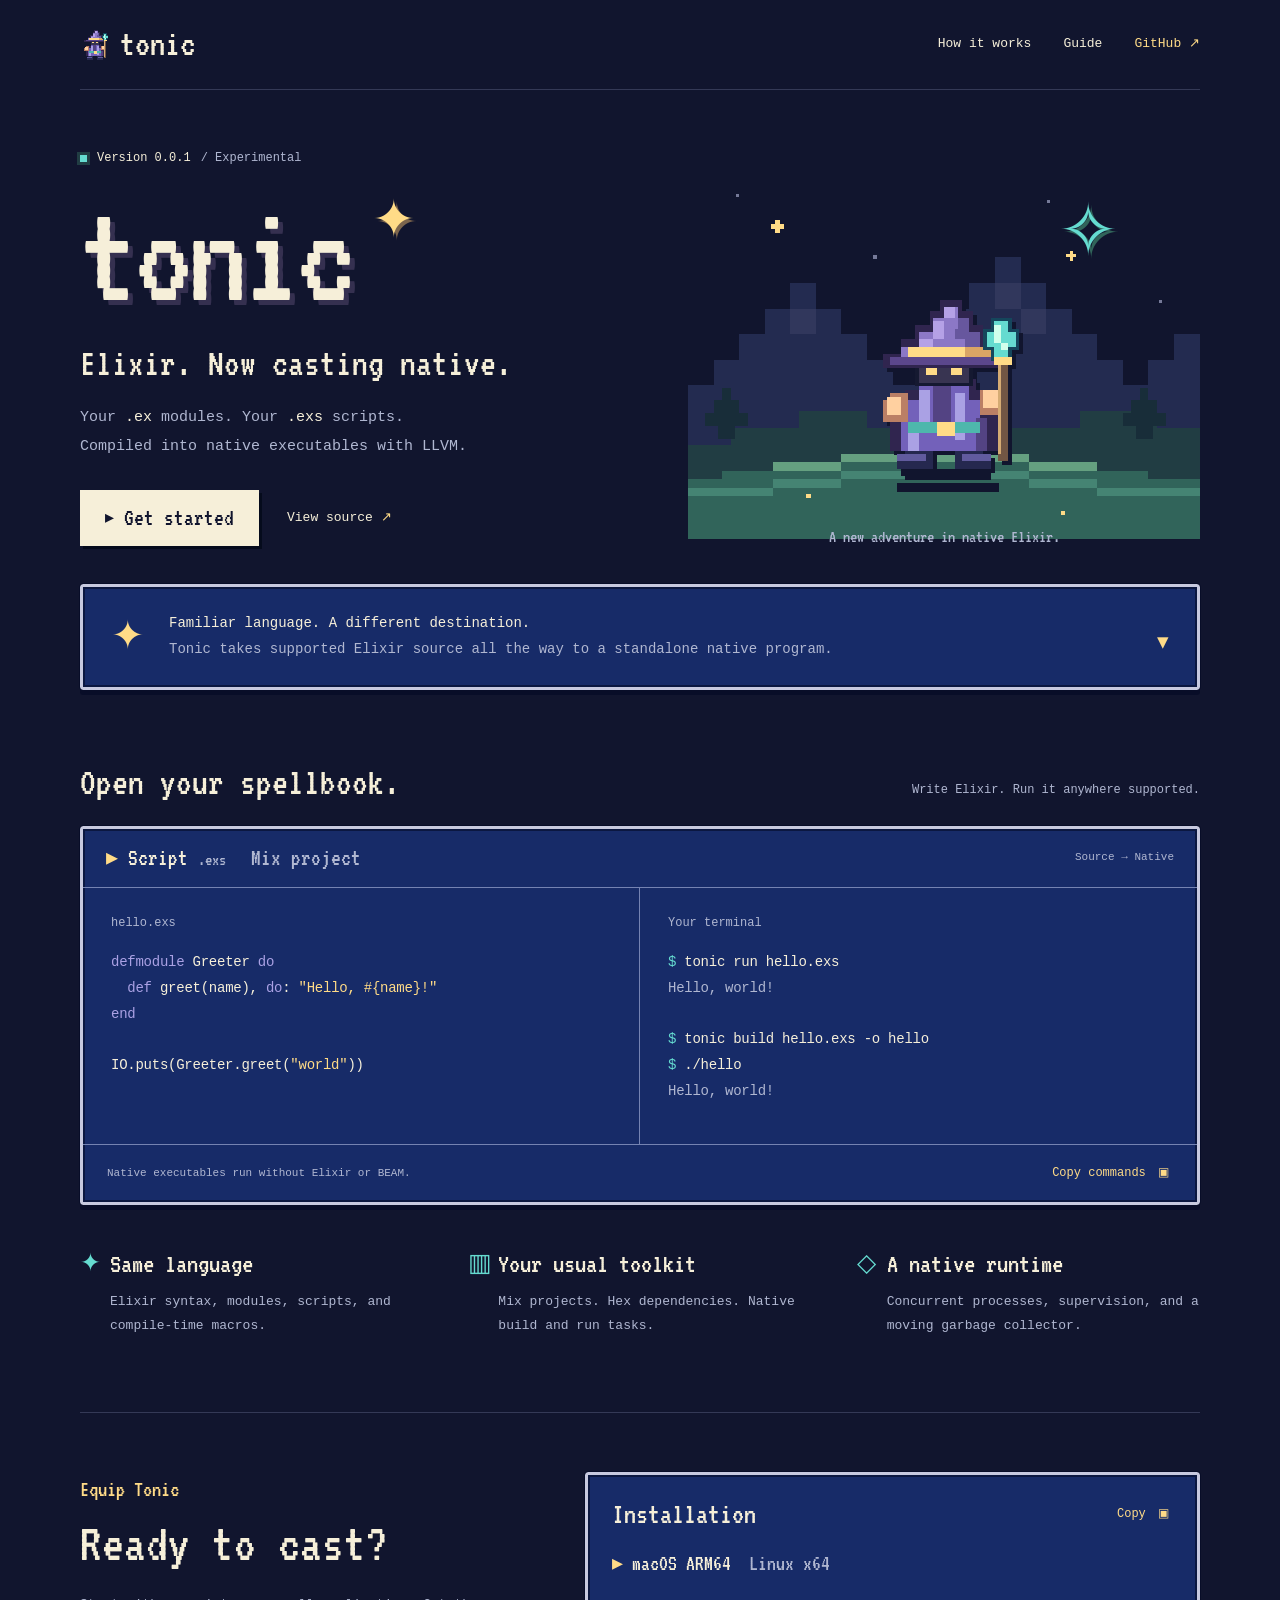
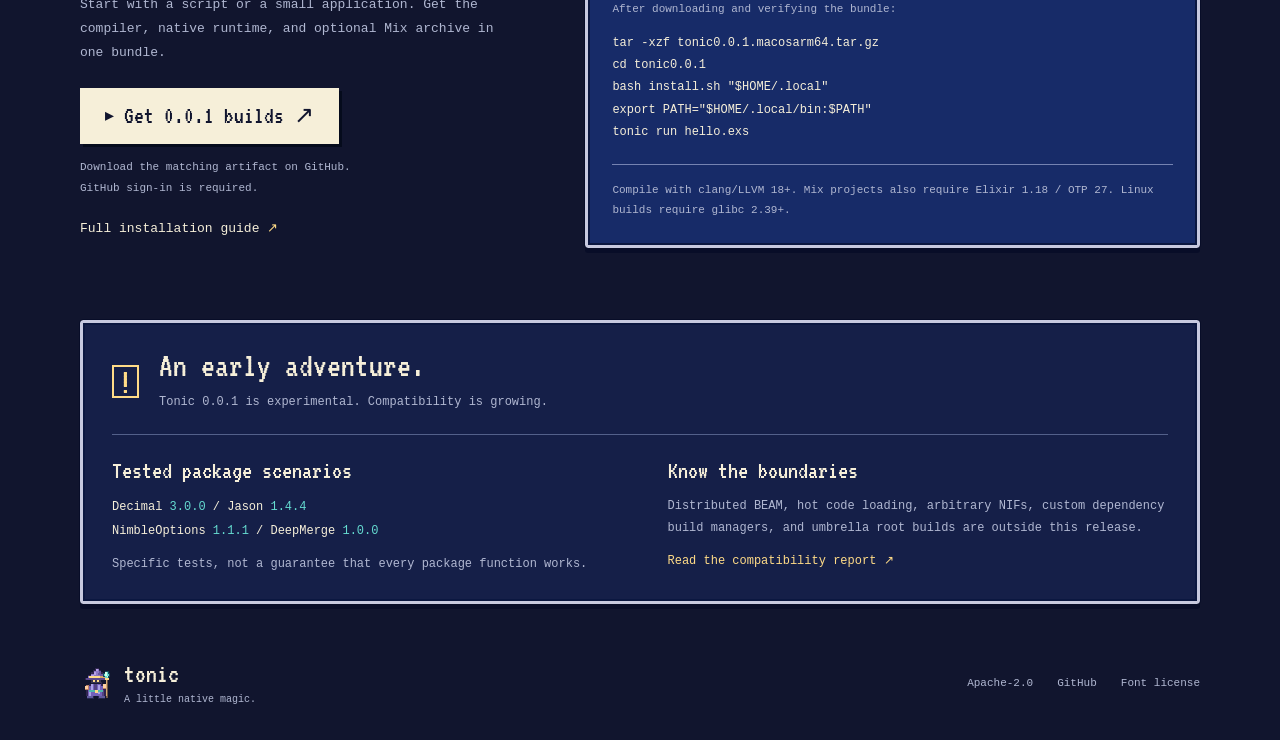
==== site/index.html @ d1eeb217 "Script vs compile fixes Github pages" ====
<!doctype html>
<html lang="en">
<head>
  <meta charset="utf-8">
  <meta name="viewport" content="width=device-width, initial-scale=1">
  <meta name="theme-color" content="#11152e">
  <meta name="description" content="Tonic compiles Elixir modules and scripts into native executables with LLVM. Keep your Elixir syntax and Mix workflow. Experimental version 0.0.1.">
  <meta property="og:title" content="Tonic — Elixir, now casting native">
  <meta property="og:description" content="An experimental Elixir-to-native compiler powered by LLVM.">
  <meta property="og:type" content="website">
  <meta property="og:url" content="https://wess.io/tonic/">
  <title>Tonic — Elixir, now casting native</title>
  <link rel="icon" type="image/svg+xml" href="assets/mage.svg">
  <link rel="preload" href="assets/vt323.ttf" as="font" type="font/ttf" crossorigin>
  <link rel="stylesheet" href="style.css">
  <script src="script.js" defer></script>
</head>
<body>
  <a class="skip" href="#main">Skip to content</a>
  <div class="page">
    <header class="header">
      <a class="brand" href="#" aria-label="Tonic home"><img src="assets/mage.svg" alt="" width="30" height="35">tonic</a>
      <nav aria-label="Main navigation">
        <a href="#spellbook">How it works</a>
        <a href="https://github.com/wess/tonic/blob/main/docs/compatibility.md">Guide</a>
        <a href="https://github.com/wess/tonic">GitHub <span aria-hidden="true">↗</span></a>
      </nav>
    </header>

    <main id="main">
      <section class="hero" aria-labelledby="title">
        <div class="introduction">
          <p class="version"><span class="status" aria-hidden="true"></span>Version 0.0.1 <span class="muted">/ Experimental</span></p>
          <h1 id="title">tonic<span class="title-star" aria-hidden="true">✦</span></h1>
          <h2>Elixir. Now casting native.</h2>
          <p class="lead">Your <code>.ex</code> modules. Your <code>.exs</code> scripts.<br>Compiled into native executables with LLVM.</p>
          <div class="hero-actions">
            <a class="button primary" href="#start">Get started</a>
            <a class="text-link" href="https://github.com/wess/tonic">View source <span aria-hidden="true">↗</span></a>
          </div>
        </div>
        <div class="world" aria-label="A violet-robed pixel mage on a hill beneath the stars" role="img">
          <svg class="landscape" viewBox="0 0 480 360" aria-hidden="true" shape-rendering="crispEdges">
            <g fill="#757998"><path d="M45 36h3v3h-3zm292 6h3v3h-3zm105 94h3v3h-3zm-268-42h3v3h-3zm-87 81h3v3h-3z"/></g>
            <g fill="#ffdb87"><path d="M82 61h4v12h-4zM78 65h12v4H78zM358 90h3v9h-3zM355 93h9v3h-9z"/></g>
            <path fill="#232b50" d="M0 216h24v-24h24v-24h24v-24h24v-24h24v24h24v24h24v24h24v24h24v-48h24v-24h24v-24h24V96h24v24h24v24h24v24h24v24h24v24h24v-24h24v-24h24v192H0z"/>
            <path fill="#31375c" d="M96 144h24v24H96zm192-24h24v24h-24zm24 24h24v24h-24z"/>
            <path fill="#213d43" d="M0 272h40v-16h64v-16h64v16h56v16h80v-16h64v-16h72v16h40v104H0z"/>
            <path fill="#31645a" d="M0 304h32v-8h48v-8h64v-8h176v8h64v8h48v8h48v56H0z"/>
            <path fill="#65a080" d="M80 288h64v-8h176v8h64v8h-64v-8H144v8H80z"/>
            <path fill="#458473" d="M0 312h80v-8h64v-8h176v8h64v8h96v8H384v-8h-64v-8H144v8H80v8H0z"/>
            <path fill="#182d39" d="M28 254h16v12h-16zm-12-12h40v12H16zm8-12h24v12H24zm8-12h8v12h-8zm388 36h16v12h-16zm-12-12h40v12h-40zm8-12h24v12h-24zm8-12h8v12h-8z"/>
            <path fill="#ffdb87" d="M111 318h4v4h-4zm239 16h4v4h-4z"/>
            <path fill="#11152e" d="M196 308h96v8h-96z"/>
          </svg>
          <img class="mage" src="assets/mage.svg" alt="" width="192" height="224">
          <span class="spell" aria-hidden="true">✧</span>
          <span class="world-caption" aria-hidden="true">A new adventure in native Elixir.</span>
        </div>
      </section>

      <div class="dialogue window">
        <span class="dialogue-star" aria-hidden="true">✦</span>
        <p>Familiar language. A different destination.<br><span class="muted">Tonic takes supported Elixir source all the way to a standalone native program.</span></p>
        <a href="#spellbook" aria-label="Continue to how Tonic works" class="continue" aria-hidden="true" tabindex="-1">▾</a>
      </div>

      <section class="spellbook" id="spellbook" aria-labelledby="spellbook-title">
        <div class="section-heading"><h2 id="spellbook-title">Open your spellbook.</h2><p>Write Elixir. Run it anywhere supported.</p></div>
        <div class="example window">
          <div class="example-bar">
            <div class="tabs" role="tablist" aria-label="Code example">
              <button type="button" role="tab" id="script-tab" aria-controls="script-panel" aria-selected="true" data-example="script">Script <span>.exs</span></button>
              <button type="button" role="tab" id="mix-tab" aria-controls="mix-panel" aria-selected="false" tabindex="-1" data-example="mix">Mix project</button>
            </div>
            <span class="example-label">Source → Native</span>
          </div>
          <div id="script-panel" role="tabpanel" aria-labelledby="script-tab" class="example-body">
            <div class="source"><p class="filename">hello.exs</p><pre><code><span class="syntax">defmodule</span> Greeter <span class="syntax">do</span>
  <span class="syntax">def</span> greet(name), <span class="syntax">do</span>: <span class="string">"Hello, #{name}!"</span>
<span class="syntax">end</span>

IO.puts(Greeter.greet(<span class="string">"world"</span>))</code></pre></div>
            <div class="commands"><p class="filename">Your terminal</p><pre><code><span class="prompt">$</span> tonic run hello.exs
<span class="output">Hello, world!</span>

<span class="prompt">$</span> tonic build hello.exs -o hello
<span class="prompt">$</span> ./hello
<span class="output">Hello, world!</span></code></pre></div>
          </div>
          <div id="mix-panel" role="tabpanel" aria-labelledby="mix-tab" class="example-body" hidden>
            <div class="source"><p class="filename">Your existing project</p><pre><code>my_app/
├── <span class="string">mix.exs</span>
├── mix.lock
├── config/
└── lib/</code></pre><p class="code-note">Keep your project structure.<br>Mix and Hex still manage dependencies.</p></div>
            <div class="commands"><p class="filename">Your terminal</p><pre><code><span class="prompt">$</span> mix deps.get
<span class="prompt">$</span> mix tonic.check
<span class="prompt">$</span> mix tonic.build
<span class="prompt">$</span> mix tonic.run</code></pre><p class="code-note">Requires the Tonic Mix archive.</p></div>
          </div>
          <div class="example-footer"><p>Native executables run without Elixir or BEAM.</p><button class="copy" type="button" data-copy="example">Copy commands <span aria-hidden="true">▣</span></button></div>
        </div>
      </section>

      <section class="abilities" aria-label="Tonic capabilities">
        <div><span class="ability-icon" aria-hidden="true">✦</span><h3>Same language</h3><p>Elixir syntax, modules, scripts, and compile-time macros.</p></div>
        <div><span class="ability-icon" aria-hidden="true">▥</span><h3>Your usual toolkit</h3><p>Mix projects. Hex dependencies. Native build and run tasks.</p></div>
        <div><span class="ability-icon" aria-hidden="true">◇</span><h3>A native runtime</h3><p>Concurrent processes, supervision, and a moving garbage collector.</p></div>
      </section>

      <section id="start" class="start" aria-labelledby="start-title">
        <div class="start-description"><p class="small-label">Equip Tonic</p><h2 id="start-title">Ready to cast?</h2><p>Start with a script or a small application. Get the compiler, native runtime, and optional Mix archive in one bundle.</p><a class="button primary" href="https://github.com/wess/tonic/actions/runs/37469587923">Get 0.0.1 builds <span aria-hidden="true">↗</span></a><p class="download-note">Download the matching artifact on GitHub.<br>GitHub sign-in is required.</p><a class="text-link" href="https://github.com/wess/tonic/blob/main/docs/release.md">Full installation guide <span aria-hidden="true">↗</span></a></div>
        <div class="install window">
          <div class="install-heading"><h3>Installation</h3><button type="button" class="copy" data-copy="install">Copy <span aria-hidden="true">▣</span></button></div>
          <div class="platforms" aria-label="Choose platform">
            <button type="button" aria-pressed="true" data-platform="macos">macOS ARM64</button>
            <button type="button" aria-pressed="false" data-platform="linux">Linux x64</button>
          </div>
          <p class="install-note">After downloading and verifying the bundle:</p>
          <pre><code id="install-code">tar -xzf tonic0.0.1.macosarm64.tar.gz
cd tonic0.0.1
bash install.sh "$HOME/.local"
export PATH="$HOME/.local/bin:$PATH"
tonic run hello.exs</code></pre>
          <p class="requirements">Compile with clang/LLVM 18+. Mix projects also require Elixir 1.18 / OTP 27. Linux builds require glibc 2.39+.</p>
        </div>
      </section>

      <section class="compatibility window" aria-labelledby="compatibility-title">
        <div class="compatibility-heading"><span aria-hidden="true">!</span><div><h2 id="compatibility-title">An early adventure.</h2><p>Tonic 0.0.1 is experimental. Compatibility is growing.</p></div></div>
        <div class="compatibility-body"><div><h3>Tested package scenarios</h3><p class="packages">Decimal <span>3.0.0</span> / Jason <span>1.4.4</span><br>NimbleOptions <span>1.1.1</span> / DeepMerge <span>1.0.0</span></p><p>Specific tests, not a guarantee that every package function works.</p></div><div><h3>Know the boundaries</h3><p>Distributed BEAM, hot code loading, arbitrary NIFs, custom dependency build managers, and umbrella root builds are outside this release.</p><a class="text-link" href="https://github.com/wess/tonic/blob/main/docs/compatibility.md">Read the compatibility report <span aria-hidden="true">↗</span></a></div></div>
      </section>
    </main>
    <footer><div class="footer-brand"><img src="assets/mage.svg" alt="" width="32" height="38"><p>tonic <span>A little native magic.</span></p></div><div><a href="https://github.com/wess/tonic/blob/main/license">Apache-2.0</a><a href="https://github.com/wess/tonic">GitHub</a><a href="assets/fontlicense.txt">Font license</a></div></footer>
    <p class="sr-only" role="status" id="copy-status"></p>
  </div>
</body>
</html>
---- site/style.css ----
@font-face{font-family:VT323;src:url("assets/vt323.ttf") format("truetype");font-weight:400;font-style:normal;font-display:swap}
:root{color-scheme:dark;--world:#11152e;--window:#172b68;--border:#c7c9df;--text:#f6efd9;--muted:#b0b7d1;--gold:#ffdb87;--crystal:#65dbd0;--violet:#aaa1e4;--pixel:VT323,monospace}
*{box-sizing:border-box}
html{scroll-behavior:smooth;scroll-padding-top:24px}
body{margin:0;background:var(--world);color:var(--text);font-family:ui-monospace,"SFMono-Regular",Consolas,"Liberation Mono",monospace;font-size:15px;line-height:1.75}
button,a{-webkit-tap-highlight-color:transparent}
a{color:inherit;text-decoration:none}
button{font:inherit;color:inherit;cursor:pointer}
a:focus-visible,button:focus-visible{outline:3px solid var(--gold);outline-offset:5px}
a:hover{color:var(--gold)}
button:disabled{cursor:wait}
button:hover{color:var(--gold)}
h1,h2,h3,p{margin:0}
h2,h3{font-family:var(--pixel);font-weight:400;line-height:1.05}
code{font-family:inherit}
pre{font:inherit;line-height:1.85;overflow:auto;margin:0;tab-size:2}
[hidden]{display:none!important}
.page{max-width:1200px;padding:0 40px;margin:auto}
.header{display:flex;justify-content:space-between;align-items:center;padding:27px 0;border-bottom:1px solid #343956;gap:24px}
.brand{font:38px/.8 var(--pixel);display:flex;align-items:center;gap:10px}
.brand img, .mage, .footer-brand img{image-rendering:pixelated}
nav{display:flex;gap:32px;align-items:center;font-size:13px}
nav a:last-child{color:var(--gold)}
.hero{display:grid;grid-template-columns:1.15fr 1fr;align-items:center;min-height:490px;gap:20px;padding:48px 0 24px}
.version{font-size:12px;display:flex;gap:10px;align-items:center}
.status{width:7px;height:7px;background:var(--crystal);box-shadow:0 0 0 3px #213d43}
.muted{color:var(--muted)}
h1{font:148px/.95 var(--pixel);letter-spacing:-5px;margin:17px 0 18px;text-shadow:5px 5px 0 #353050}
.title-star{font-size:52px;vertical-align:top;display:inline-block;color:var(--gold);margin:11px 0 0 22px;letter-spacing:0;text-shadow:3px 3px #7c654d}
.hero h2{font-size:39px;margin-bottom:19px}
.lead{color:var(--muted);font-size:15px;line-height:1.9}
.lead code{color:var(--text)}
.hero-actions{display:flex;align-items:center;gap:28px;margin-top:29px}
.button{display:inline-flex;align-items:center;justify-content:center;gap:10px;font:24px/1 var(--pixel);padding:14px 23px;border:2px solid var(--border);box-shadow:3px 3px 0 #050b1c;white-space:nowrap}
.button.primary{background:var(--text);color:var(--world);border-color:var(--text)}
.button.primary:before{content:"▸";font-size:18px}
.button.primary:hover{background:var(--gold);border-color:var(--gold)}
.text-link{font-size:13px;color:var(--text);display:inline-block}
.text-link span{color:var(--gold)}
.world{position:relative;align-self:stretch;min-height:390px;overflow:hidden}
.landscape{position:absolute;width:100%;height:100%;bottom:0;left:0}
.mage{position:absolute;width:172px;height:auto;left:calc(50% - 86px);bottom:73px;filter:drop-shadow(4px 4px 0 #11152e)}
.spell{position:absolute;top:59px;right:82px;font:72px/1 var(--pixel);color:var(--crystal);text-shadow:3px 3px #31645a}
.world-caption{position:absolute;bottom:10px;left:0;width:100%;font:18px/1 var(--pixel);color:var(--muted);text-align:center}
.window{background:var(--window);border:3px solid var(--border);outline:1px solid #080d28;box-shadow:inset 0 0 0 2px #0b1740,0 5px 0 #080d28;border-radius:3px}
.dialogue{display:flex;align-items:center;padding:24px 28px;gap:24px;margin-top:4px}
.dialogue p{font-size:14px;line-height:1.85}
.dialogue-star{font:40px/1 var(--pixel);color:var(--gold)}
.continue{margin-left:auto;align-self:flex-end;font-size:23px;color:var(--gold)}
.section-heading{display:flex;align-items:end;justify-content:space-between;margin-bottom:22px;gap:20px}
.section-heading h2{font-size:39px}
.section-heading p{color:var(--muted);font-size:12px;padding-bottom:3px}
.spellbook{margin-top:73px}
.example-bar{display:flex;justify-content:space-between;align-items:center;border-bottom:1px solid #7583b2;padding:13px 23px}
.tabs{display:flex;gap:25px}
.tabs button{border:0;background:none;color:var(--muted);padding:4px 0;font:24px/1 var(--pixel)}
.tabs button[aria-selected=true]{color:var(--text)}
.tabs button[aria-selected=true]:before{content:"▸ ";color:var(--gold)}
.tabs span{font-size:18px;color:var(--muted)}
.example-label{font-size:11px;color:var(--muted)}
.example-body{display:grid;grid-template-columns:1fr 1fr;min-height:256px}
.source,.commands{padding:25px 28px;min-width:0}
.source{border-right:1px solid #7583b2}
.filename{color:var(--muted);font-size:12px;margin-bottom:16px}
.example-body pre{font-size:14px;letter-spacing:-.25px}
.syntax{color:var(--violet)}
.string{color:var(--gold)}
.prompt{color:var(--crystal)}
.output{color:var(--muted)}
.code-note{font-size:12px;color:var(--muted);margin-top:14px;line-height:1.7}
.example-footer{display:flex;justify-content:space-between;align-items:center;padding:14px 24px;border-top:1px solid #7583b2;gap:16px}
.example-footer p{font-size:11px;color:var(--muted)}
.copy{background:none;border:0;padding:4px;color:var(--gold);font-size:12px;white-space:nowrap}
.copy span{margin-left:5px}
.abilities{display:grid;grid-template-columns:repeat(3,1fr);gap:45px;margin:45px 0 74px}
.abilities>div{padding-left:30px;position:relative}
.ability-icon{position:absolute;left:0;top:1px;color:var(--crystal);font:25px/1 var(--pixel)}
.abilities h3{font-size:28px;margin-bottom:11px}
.abilities p{color:var(--muted);font-size:13px;line-height:1.85}
.start{display:grid;grid-template-columns:.86fr 1.2fr;gap:65px;align-items:center;border-top:1px solid #343956;padding-top:59px}
.small-label{color:var(--gold);font:23px/1 var(--pixel);margin-bottom:15px}
.start-description h2{font-size:54px;margin-bottom:21px}
.start-description>p:not(.small-label){color:var(--muted);font-size:13px;line-height:1.85}
.start-description .button{margin-top:23px}
.start-description .download-note{font-size:11px!important;margin:13px 0 18px}
.install{min-width:0;padding:24px}
.install-heading{display:flex;align-items:center;justify-content:space-between;gap:20px;margin-bottom:17px}
.install-heading h3{font-size:30px}
.platforms{display:flex;gap:18px;margin-bottom:22px;flex-wrap:wrap}
.platforms button{border:0;background:none;font:22px/1 var(--pixel);color:var(--muted);padding:4px 0}
.platforms button[aria-pressed=true]{color:var(--text)}
.platforms button[aria-pressed=true]:before{content:"▸ ";color:var(--gold)}
.install-note{font-size:11px;color:var(--muted);margin-bottom:13px}
.install pre{font-size:12px}
.requirements{font-size:11px;line-height:1.85;color:var(--muted);border-top:1px solid #7583b2;margin-top:21px;padding-top:15px}
.compatibility{margin-top:72px;padding:26px 29px;background:#151f48}
.compatibility-heading{display:flex;gap:20px;align-items:center}
.compatibility-heading>span{font:37px/1 var(--pixel);color:var(--gold);border:2px solid var(--gold);width:27px;height:33px;display:flex;align-items:center;justify-content:center}
.compatibility h2{font-size:34px;margin-bottom:7px}
.compatibility p{font-size:12px;line-height:1.85;color:var(--muted)}
.compatibility-body{display:grid;grid-template-columns:1fr 1fr;gap:55px;border-top:1px solid #53608a;margin-top:21px;padding-top:23px}
.compatibility h3{font-size:25px;margin-bottom:10px}
.compatibility .packages{color:var(--text);line-height:2;margin-bottom:10px}
.packages span{color:var(--crystal)}
.compatibility .text-link{font-size:12px;color:var(--gold);margin-top:12px}
footer{display:flex;justify-content:space-between;align-items:center;gap:30px;margin-top:56px;padding:0 0 33px}
.footer-brand{display:flex;align-items:center;gap:12px}
.footer-brand p{font:27px/1 var(--pixel)}
.footer-brand span{display:block;font:10px/1.5 ui-monospace,monospace;color:var(--muted);margin-top:5px}
footer>div:last-child{display:flex;gap:24px;font-size:11px;color:var(--muted)}
.skip{position:fixed;top:10px;left:10px;transform:translateY(-200%);z-index:3;background:var(--text);color:var(--world);padding:10px}
.skip:focus{transform:none}
.sr-only{position:absolute;width:1px;height:1px;padding:0;margin:-1px;overflow:hidden;clip:rect(0,0,0,0);white-space:nowrap;border:0}
@media(min-width:1400px){.hero{min-height:520px}}
@media(max-width:950px){.page{padding:0 28px}.hero{grid-template-columns:1.1fr .9fr;gap:0}.hero h2{font-size:32px}h1{font-size:132px}.lead{font-size:13px}.version{font-size:10px;gap:8px}.world{min-height:360px}.mage{width:145px;left:calc(50% - 72px);bottom:78px}.spell{right:32px}.example-body pre{font-size:12px}.source,.commands{padding:24px 20px}.start{gap:30px}.abilities{gap:25px}.section-heading p{font-size:10px}}
@media(max-width:700px){.page{padding:0 20px}.header{padding:22px 0;gap:15px}nav{gap:17px;font-size:11px}.brand{font-size:32px}.brand img{width:23px;height:auto}.hero{display:flex;flex-direction:column;align-items:stretch;padding:36px 0 0;gap:0}.introduction{text-align:center}.version{justify-content:center;font-size:11px}h1{font-size:134px;margin-top:20px}.title-star{font-size:40px;margin-left:18px}.hero h2{font-size:35px}.lead{font-size:13px}.hero-actions{justify-content:center;gap:26px}.world{width:min(430px,100%);height:295px;min-height:295px;align-self:center;margin-top:10px}.mage{width:136px;left:calc(50% - 68px);bottom:56px}.spell{top:27px;right:67px;font-size:56px}.world-caption{bottom:5px;font-size:16px}.dialogue{padding:20px 18px;gap:15px}.dialogue-star{font-size:27px}.dialogue p{font-size:11px}.dialogue .continue{display:none}.spellbook{margin-top:48px}.section-heading{display:block}.section-heading h2{font-size:35px;margin-bottom:10px}.section-heading p{font-size:11px}.example-bar{padding:13px 17px}.tabs{gap:19px}.tabs button{font-size:22px}.example-label{display:none}.example-body{grid-template-columns:1fr}.source{border-right:0;border-bottom:1px solid #7583b2}.source,.commands{padding:20px}.example-body pre{font-size:12px;letter-spacing:0}.example-footer{padding:13px 16px}.example-footer p{font-size:10px;max-width:180px;line-height:1.7}.copy{font-size:11px}.abilities{grid-template-columns:1fr;gap:25px;margin:33px 0 46px}.abilities>div{padding-left:34px}.abilities h3{margin-bottom:6px}.abilities p{font-size:12px;max-width:46ch}.start{grid-template-columns:1fr;gap:29px;padding-top:38px}.start-description h2{font-size:45px}.start-description>p{max-width:50ch}.install{padding:21px 18px}.install pre{font-size:11px}.compatibility{margin-top:43px;padding:22px 19px}.compatibility h2{font-size:30px}.compatibility-heading{gap:15px}.compatibility-body{grid-template-columns:1fr;gap:23px}.compatibility p{font-size:11px}.compatibility .packages{font-size:11px}footer{align-items:start;margin-top:33px;gap:20px;flex-wrap:wrap}footer>div:last-child{gap:20px;font-size:10px}.footer-brand span{font-size:9px}}
@media(prefers-reduced-motion:reduce){html{scroll-behavior:auto}}
@media(max-width:700px){.dialogue p{font-size:13px}.abilities p,.start-description>p:not(.small-label){font-size:14px}.compatibility p,.compatibility .packages{font-size:13px}.compatibility .text-link{font-size:13px}}
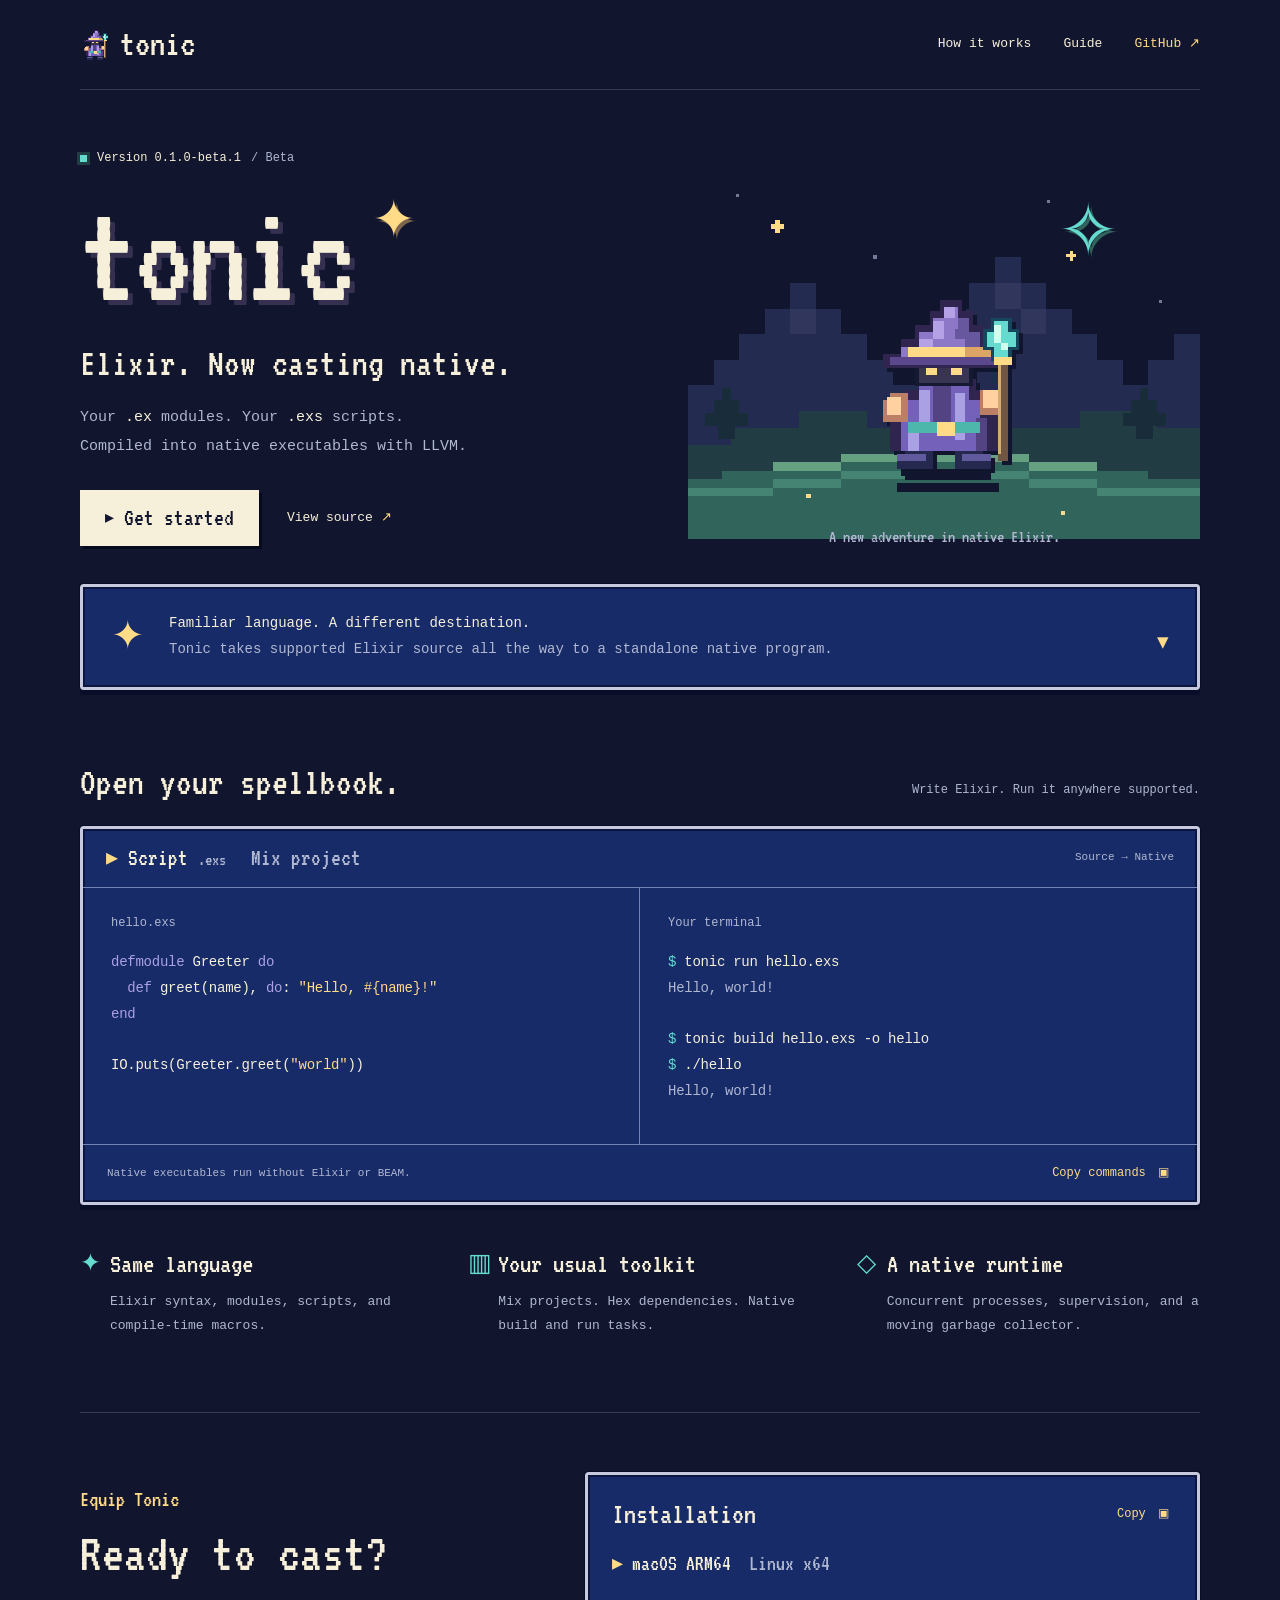
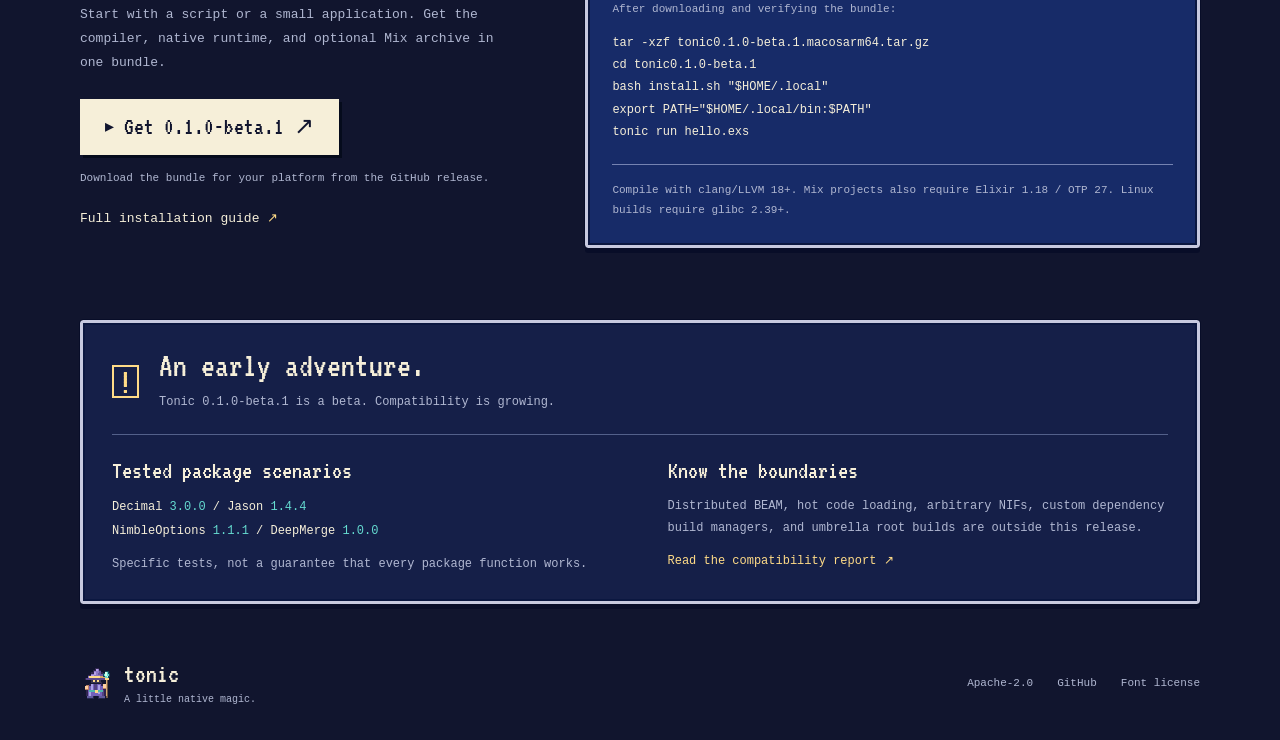
==== commit bc95cbd5: "Prepare 0.1.0-beta.1 Stability work from differential testing against Elixir 1.18.3 / OTP 27.  Runti" ====
--- a/site/index.html
+++ b/site/index.html
@@ -4,9 +4,9 @@
   <meta charset="utf-8">
   <meta name="viewport" content="width=device-width, initial-scale=1">
   <meta name="theme-color" content="#11152e">
-  <meta name="description" content="Tonic compiles Elixir modules and scripts into native executables with LLVM. Keep your Elixir syntax and Mix workflow. Experimental version 0.0.1.">
+  <meta name="description" content="Tonic compiles Elixir modules and scripts into native executables with LLVM. Keep your Elixir syntax and Mix workflow. Beta version 0.1.0-beta.1.">
   <meta property="og:title" content="Tonic — Elixir, now casting native">
-  <meta property="og:description" content="An experimental Elixir-to-native compiler powered by LLVM.">
+  <meta property="og:description" content="A beta Elixir-to-native compiler powered by LLVM.">
   <meta property="og:type" content="website">
   <meta property="og:url" content="https://wess.io/tonic/">
   <title>Tonic — Elixir, now casting native</title>
@@ -30,7 +30,7 @@
     <main id="main">
       <section class="hero" aria-labelledby="title">
         <div class="introduction">
-          <p class="version"><span class="status" aria-hidden="true"></span>Version 0.0.1 <span class="muted">/ Experimental</span></p>
+          <p class="version"><span class="status" aria-hidden="true"></span>Version 0.1.0-beta.1 <span class="muted">/ Beta</span></p>
           <h1 id="title">tonic<span class="title-star" aria-hidden="true">✦</span></h1>
           <h2>Elixir. Now casting native.</h2>
           <p class="lead">Your <code>.ex</code> modules. Your <code>.exs</code> scripts.<br>Compiled into native executables with LLVM.</p>
@@ -110,7 +110,7 @@
       </section>
 
       <section id="start" class="start" aria-labelledby="start-title">
-        <div class="start-description"><p class="small-label">Equip Tonic</p><h2 id="start-title">Ready to cast?</h2><p>Start with a script or a small application. Get the compiler, native runtime, and optional Mix archive in one bundle.</p><a class="button primary" href="https://github.com/wess/tonic/actions/runs/37469587923">Get 0.0.1 builds <span aria-hidden="true">↗</span></a><p class="download-note">Download the matching artifact on GitHub.<br>GitHub sign-in is required.</p><a class="text-link" href="https://github.com/wess/tonic/blob/main/docs/release.md">Full installation guide <span aria-hidden="true">↗</span></a></div>
+        <div class="start-description"><p class="small-label">Equip Tonic</p><h2 id="start-title">Ready to cast?</h2><p>Start with a script or a small application. Get the compiler, native runtime, and optional Mix archive in one bundle.</p><a class="button primary" href="https://github.com/wess/tonic/releases/tag/v0.1.0-beta.1">Get 0.1.0-beta.1 <span aria-hidden="true">↗</span></a><p class="download-note">Download the bundle for your platform from the GitHub release.</p><a class="text-link" href="https://github.com/wess/tonic/blob/main/docs/release.md">Full installation guide <span aria-hidden="true">↗</span></a></div>
         <div class="install window">
           <div class="install-heading"><h3>Installation</h3><button type="button" class="copy" data-copy="install">Copy <span aria-hidden="true">▣</span></button></div>
           <div class="platforms" aria-label="Choose platform">
@@ -118,8 +118,8 @@
             <button type="button" aria-pressed="false" data-platform="linux">Linux x64</button>
           </div>
           <p class="install-note">After downloading and verifying the bundle:</p>
-          <pre><code id="install-code">tar -xzf tonic0.0.1.macosarm64.tar.gz
-cd tonic0.0.1
+          <pre><code id="install-code">tar -xzf tonic0.1.0-beta.1.macosarm64.tar.gz
+cd tonic0.1.0-beta.1
 bash install.sh "$HOME/.local"
 export PATH="$HOME/.local/bin:$PATH"
 tonic run hello.exs</code></pre>
@@ -128,7 +128,7 @@
       </section>
 
       <section class="compatibility window" aria-labelledby="compatibility-title">
-        <div class="compatibility-heading"><span aria-hidden="true">!</span><div><h2 id="compatibility-title">An early adventure.</h2><p>Tonic 0.0.1 is experimental. Compatibility is growing.</p></div></div>
+        <div class="compatibility-heading"><span aria-hidden="true">!</span><div><h2 id="compatibility-title">An early adventure.</h2><p>Tonic 0.1.0-beta.1 is a beta. Compatibility is growing.</p></div></div>
         <div class="compatibility-body"><div><h3>Tested package scenarios</h3><p class="packages">Decimal <span>3.0.0</span> / Jason <span>1.4.4</span><br>NimbleOptions <span>1.1.1</span> / DeepMerge <span>1.0.0</span></p><p>Specific tests, not a guarantee that every package function works.</p></div><div><h3>Know the boundaries</h3><p>Distributed BEAM, hot code loading, arbitrary NIFs, custom dependency build managers, and umbrella root builds are outside this release.</p><a class="text-link" href="https://github.com/wess/tonic/blob/main/docs/compatibility.md">Read the compatibility report <span aria-hidden="true">↗</span></a></div></div>
       </section>
     </main>
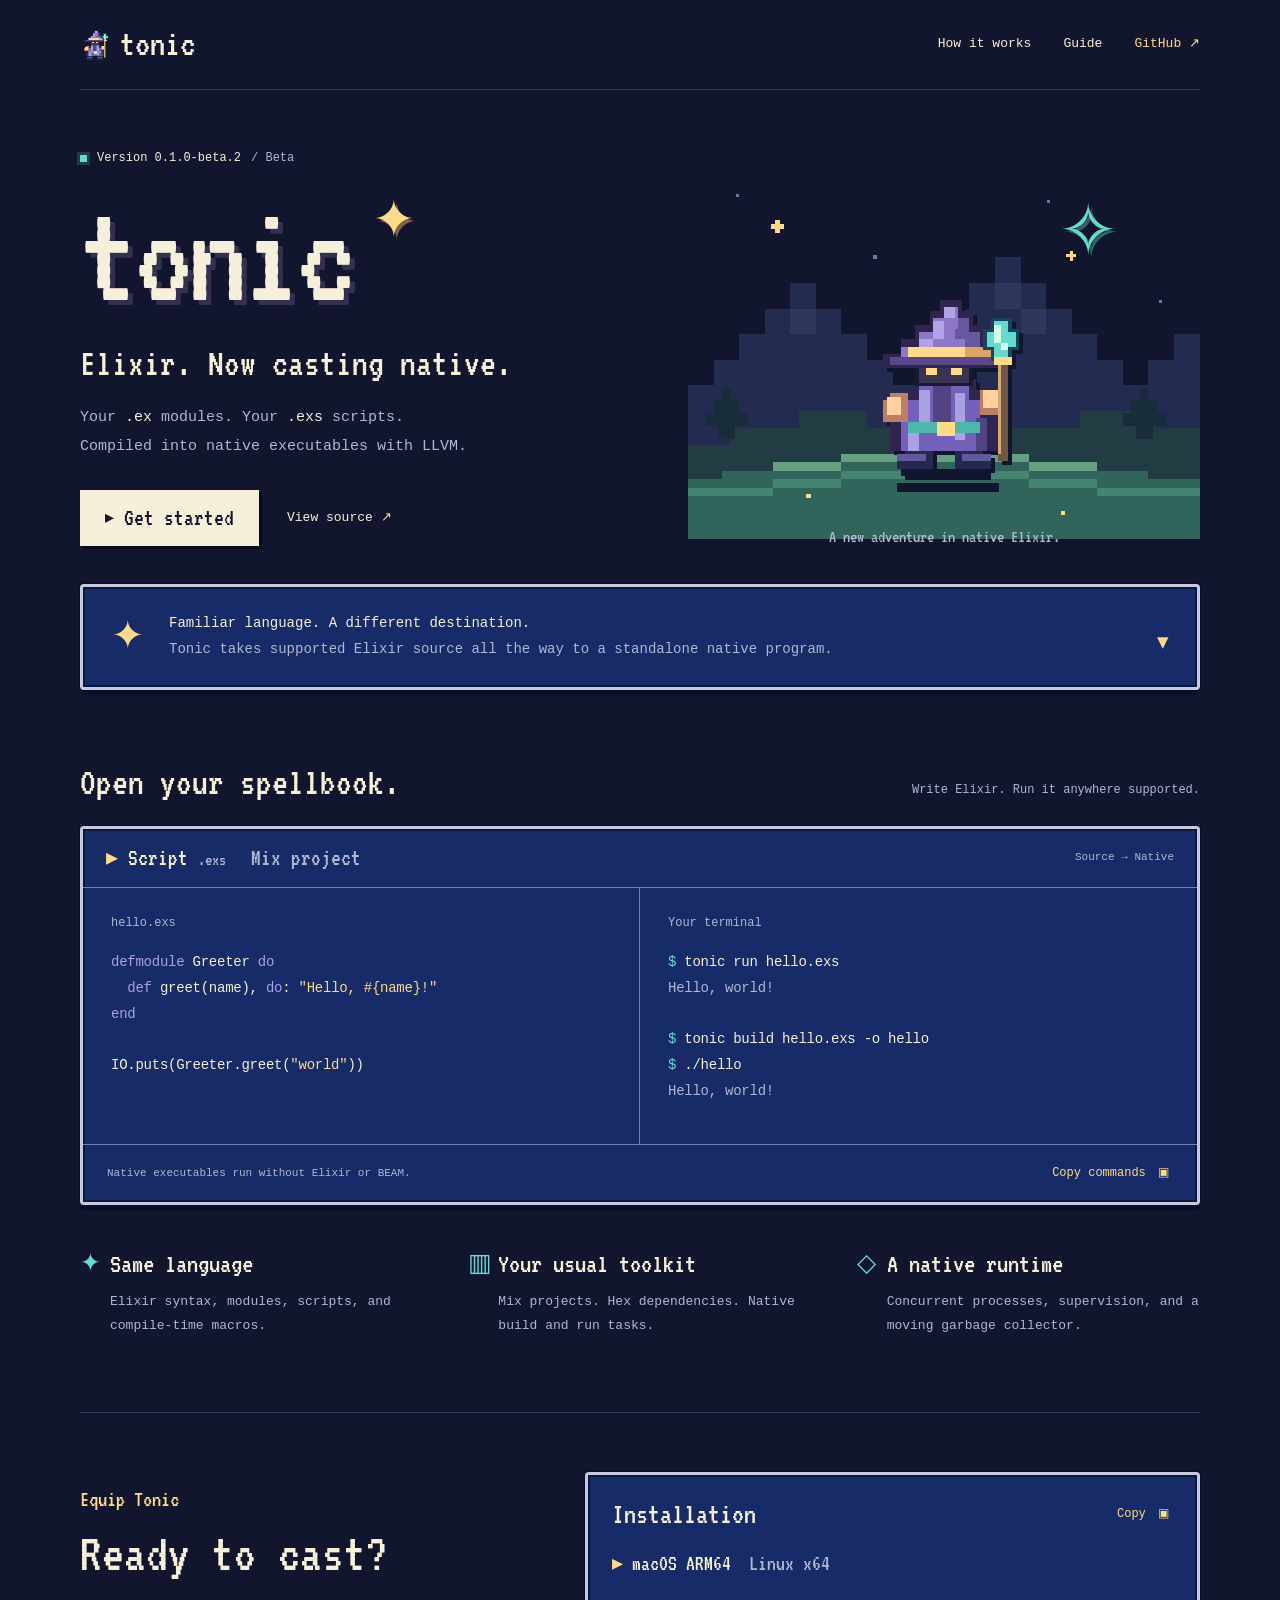
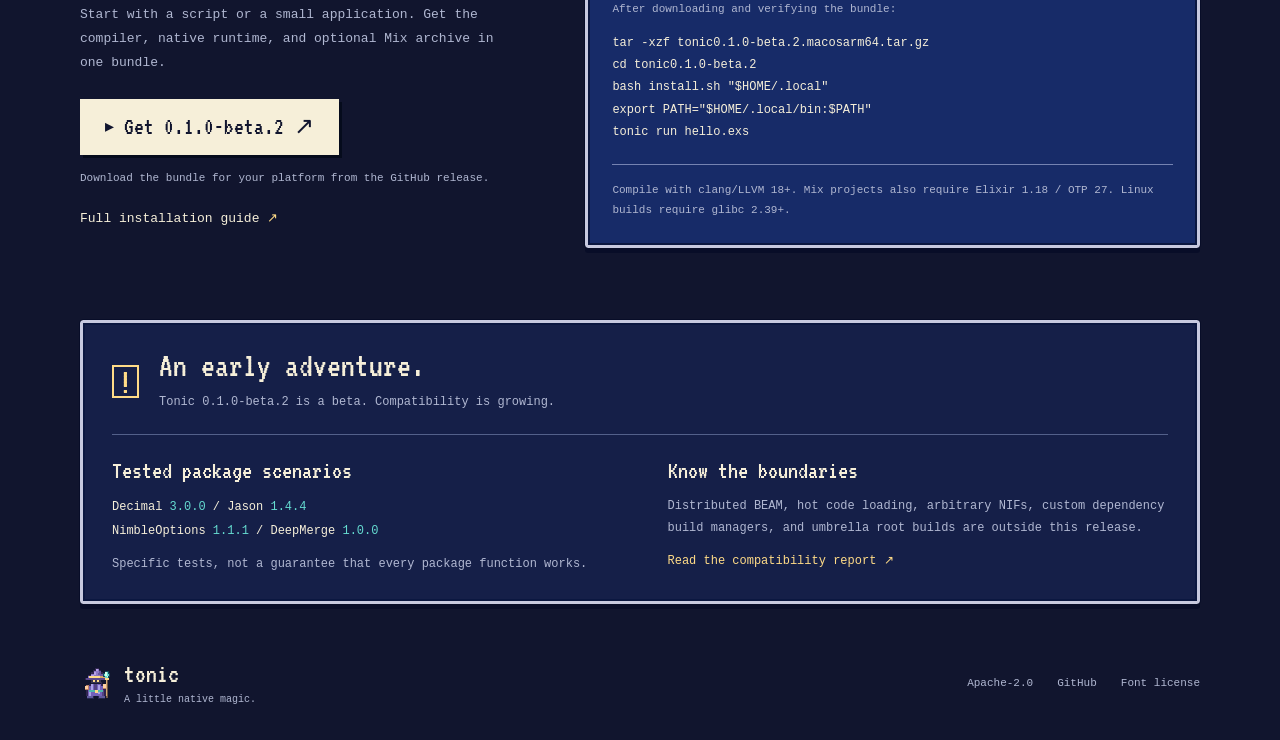
==== commit 90033be9: "Generational GC and tree-shaken executables (0.1.0-beta.2) Garbage collection is now generational, a" ====
--- a/site/index.html
+++ b/site/index.html
@@ -4,7 +4,7 @@
   <meta charset="utf-8">
   <meta name="viewport" content="width=device-width, initial-scale=1">
   <meta name="theme-color" content="#11152e">
-  <meta name="description" content="Tonic compiles Elixir modules and scripts into native executables with LLVM. Keep your Elixir syntax and Mix workflow. Beta version 0.1.0-beta.1.">
+  <meta name="description" content="Tonic compiles Elixir modules and scripts into native executables with LLVM. Keep your Elixir syntax and Mix workflow. Beta version 0.1.0-beta.2.">
   <meta property="og:title" content="Tonic — Elixir, now casting native">
   <meta property="og:description" content="A beta Elixir-to-native compiler powered by LLVM.">
   <meta property="og:type" content="website">
@@ -30,7 +30,7 @@
     <main id="main">
       <section class="hero" aria-labelledby="title">
         <div class="introduction">
-          <p class="version"><span class="status" aria-hidden="true"></span>Version 0.1.0-beta.1 <span class="muted">/ Beta</span></p>
+          <p class="version"><span class="status" aria-hidden="true"></span>Version 0.1.0-beta.2 <span class="muted">/ Beta</span></p>
           <h1 id="title">tonic<span class="title-star" aria-hidden="true">✦</span></h1>
           <h2>Elixir. Now casting native.</h2>
           <p class="lead">Your <code>.ex</code> modules. Your <code>.exs</code> scripts.<br>Compiled into native executables with LLVM.</p>
@@ -110,7 +110,7 @@
       </section>
 
       <section id="start" class="start" aria-labelledby="start-title">
-        <div class="start-description"><p class="small-label">Equip Tonic</p><h2 id="start-title">Ready to cast?</h2><p>Start with a script or a small application. Get the compiler, native runtime, and optional Mix archive in one bundle.</p><a class="button primary" href="https://github.com/wess/tonic/releases/tag/v0.1.0-beta.1">Get 0.1.0-beta.1 <span aria-hidden="true">↗</span></a><p class="download-note">Download the bundle for your platform from the GitHub release.</p><a class="text-link" href="https://github.com/wess/tonic/blob/main/docs/release.md">Full installation guide <span aria-hidden="true">↗</span></a></div>
+        <div class="start-description"><p class="small-label">Equip Tonic</p><h2 id="start-title">Ready to cast?</h2><p>Start with a script or a small application. Get the compiler, native runtime, and optional Mix archive in one bundle.</p><a class="button primary" href="https://github.com/wess/tonic/releases/tag/v0.1.0-beta.2">Get 0.1.0-beta.2 <span aria-hidden="true">↗</span></a><p class="download-note">Download the bundle for your platform from the GitHub release.</p><a class="text-link" href="https://github.com/wess/tonic/blob/main/docs/release.md">Full installation guide <span aria-hidden="true">↗</span></a></div>
         <div class="install window">
           <div class="install-heading"><h3>Installation</h3><button type="button" class="copy" data-copy="install">Copy <span aria-hidden="true">▣</span></button></div>
           <div class="platforms" aria-label="Choose platform">
@@ -118,8 +118,8 @@
             <button type="button" aria-pressed="false" data-platform="linux">Linux x64</button>
           </div>
           <p class="install-note">After downloading and verifying the bundle:</p>
-          <pre><code id="install-code">tar -xzf tonic0.1.0-beta.1.macosarm64.tar.gz
-cd tonic0.1.0-beta.1
+          <pre><code id="install-code">tar -xzf tonic0.1.0-beta.2.macosarm64.tar.gz
+cd tonic0.1.0-beta.2
 bash install.sh "$HOME/.local"
 export PATH="$HOME/.local/bin:$PATH"
 tonic run hello.exs</code></pre>
@@ -128,7 +128,7 @@
       </section>
 
       <section class="compatibility window" aria-labelledby="compatibility-title">
-        <div class="compatibility-heading"><span aria-hidden="true">!</span><div><h2 id="compatibility-title">An early adventure.</h2><p>Tonic 0.1.0-beta.1 is a beta. Compatibility is growing.</p></div></div>
+        <div class="compatibility-heading"><span aria-hidden="true">!</span><div><h2 id="compatibility-title">An early adventure.</h2><p>Tonic 0.1.0-beta.2 is a beta. Compatibility is growing.</p></div></div>
         <div class="compatibility-body"><div><h3>Tested package scenarios</h3><p class="packages">Decimal <span>3.0.0</span> / Jason <span>1.4.4</span><br>NimbleOptions <span>1.1.1</span> / DeepMerge <span>1.0.0</span></p><p>Specific tests, not a guarantee that every package function works.</p></div><div><h3>Know the boundaries</h3><p>Distributed BEAM, hot code loading, arbitrary NIFs, custom dependency build managers, and umbrella root builds are outside this release.</p><a class="text-link" href="https://github.com/wess/tonic/blob/main/docs/compatibility.md">Read the compatibility report <span aria-hidden="true">↗</span></a></div></div>
       </section>
     </main>
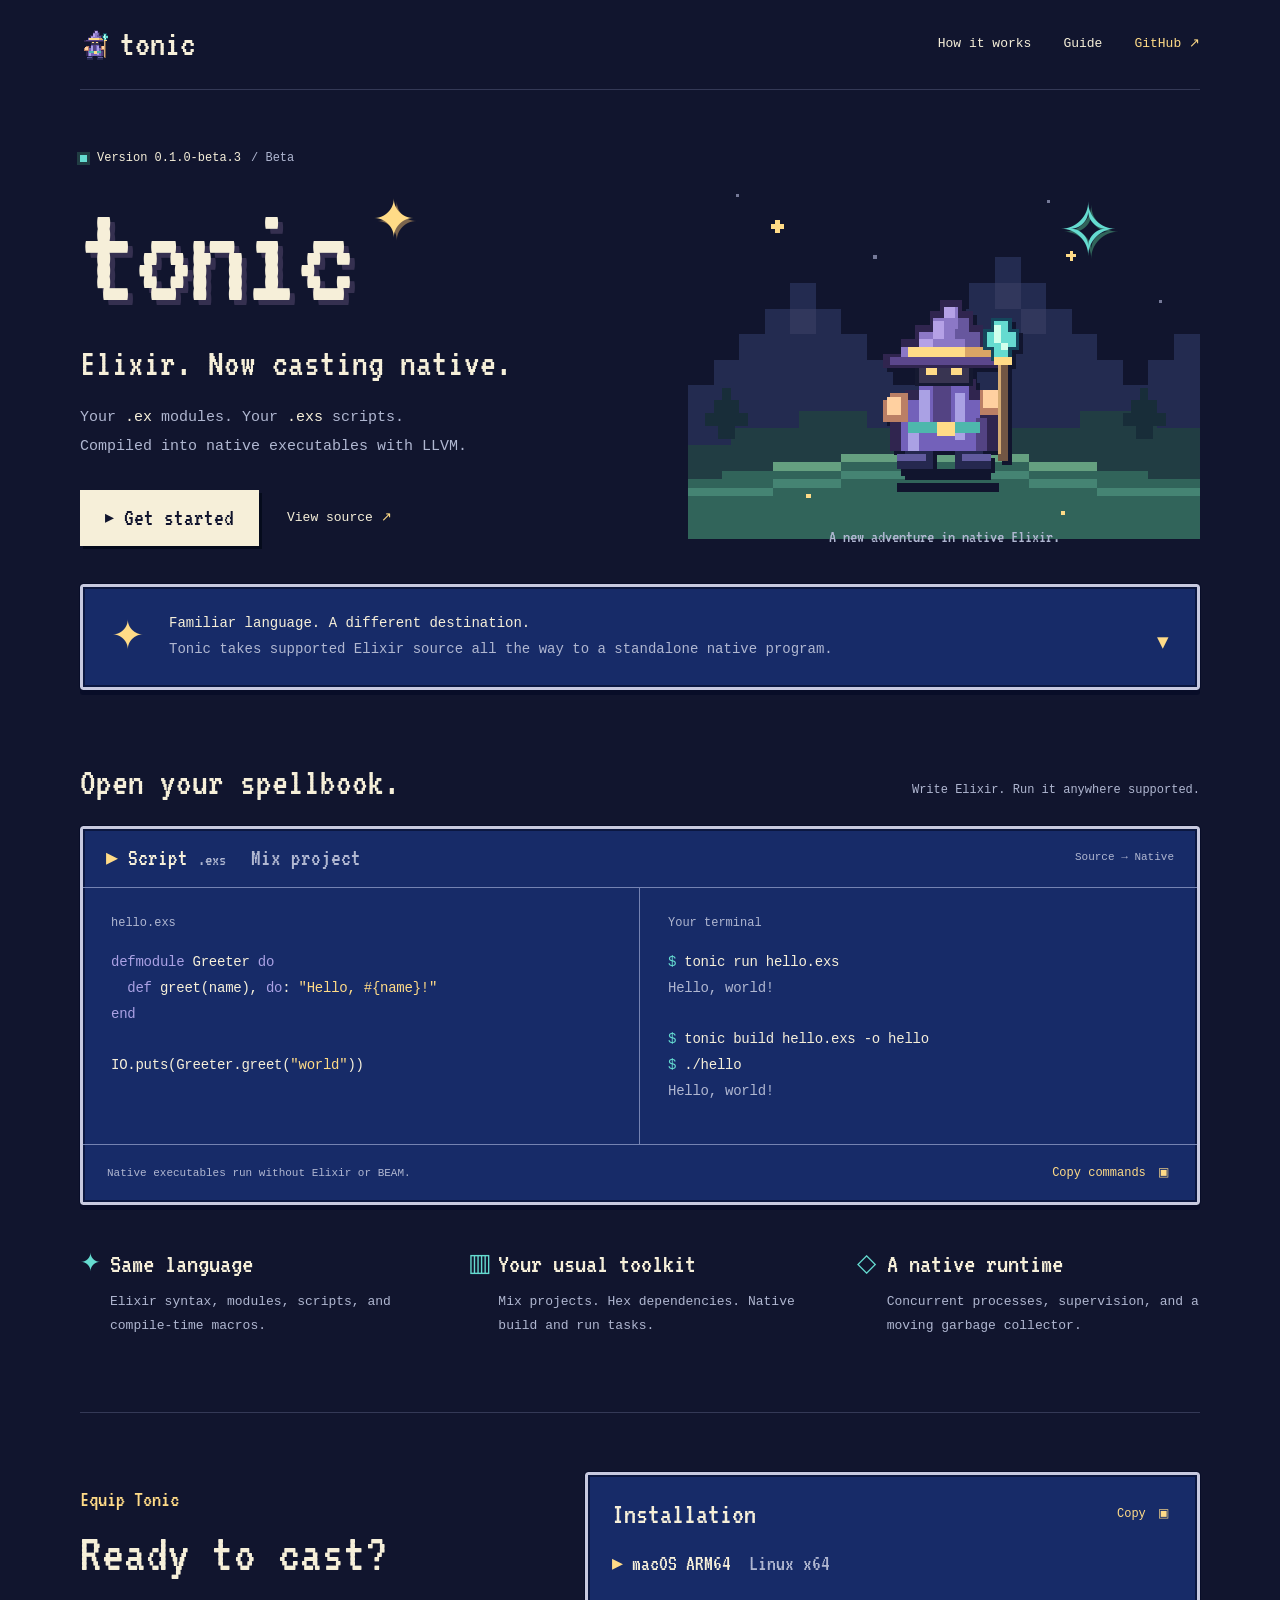
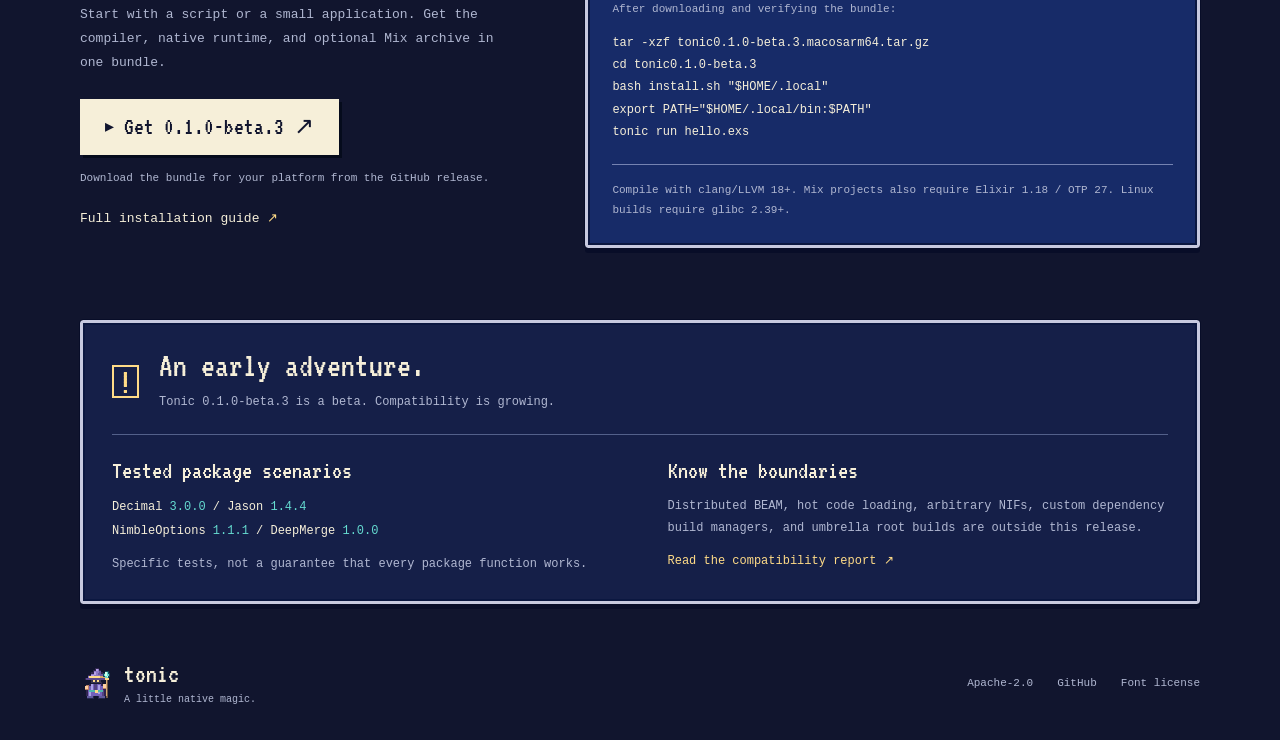
==== commit b340a0d4: "Prepare 0.1.0-beta.3" ====
--- a/site/index.html
+++ b/site/index.html
@@ -4,7 +4,7 @@
   <meta charset="utf-8">
   <meta name="viewport" content="width=device-width, initial-scale=1">
   <meta name="theme-color" content="#11152e">
-  <meta name="description" content="Tonic compiles Elixir modules and scripts into native executables with LLVM. Keep your Elixir syntax and Mix workflow. Beta version 0.1.0-beta.2.">
+  <meta name="description" content="Tonic compiles Elixir modules and scripts into native executables with LLVM. Keep your Elixir syntax and Mix workflow. Beta version 0.1.0-beta.3.">
   <meta property="og:title" content="Tonic — Elixir, now casting native">
   <meta property="og:description" content="A beta Elixir-to-native compiler powered by LLVM.">
   <meta property="og:type" content="website">
@@ -30,7 +30,7 @@
     <main id="main">
       <section class="hero" aria-labelledby="title">
         <div class="introduction">
-          <p class="version"><span class="status" aria-hidden="true"></span>Version 0.1.0-beta.2 <span class="muted">/ Beta</span></p>
+          <p class="version"><span class="status" aria-hidden="true"></span>Version 0.1.0-beta.3 <span class="muted">/ Beta</span></p>
           <h1 id="title">tonic<span class="title-star" aria-hidden="true">✦</span></h1>
           <h2>Elixir. Now casting native.</h2>
           <p class="lead">Your <code>.ex</code> modules. Your <code>.exs</code> scripts.<br>Compiled into native executables with LLVM.</p>
@@ -95,9 +95,9 @@
 ├── config/
 └── lib/</code></pre><p class="code-note">Keep your project structure.<br>Mix and Hex still manage dependencies.</p></div>
             <div class="commands"><p class="filename">Your terminal</p><pre><code><span class="prompt">$</span> mix deps.get
-<span class="prompt">$</span> mix tonic.check
-<span class="prompt">$</span> mix tonic.build
-<span class="prompt">$</span> mix tonic.run</code></pre><p class="code-note">Requires the Tonic Mix archive.</p></div>
+<span class="prompt">$</span> mix tonic check
+<span class="prompt">$</span> mix tonic build
+<span class="prompt">$</span> mix tonic run</code></pre><p class="code-note">The installer adds the Mix tasks when Mix is present.</p></div>
           </div>
           <div class="example-footer"><p>Native executables run without Elixir or BEAM.</p><button class="copy" type="button" data-copy="example">Copy commands <span aria-hidden="true">▣</span></button></div>
         </div>
@@ -110,7 +110,7 @@
       </section>
 
       <section id="start" class="start" aria-labelledby="start-title">
-        <div class="start-description"><p class="small-label">Equip Tonic</p><h2 id="start-title">Ready to cast?</h2><p>Start with a script or a small application. Get the compiler, native runtime, and optional Mix archive in one bundle.</p><a class="button primary" href="https://github.com/wess/tonic/releases/tag/v0.1.0-beta.2">Get 0.1.0-beta.2 <span aria-hidden="true">↗</span></a><p class="download-note">Download the bundle for your platform from the GitHub release.</p><a class="text-link" href="https://github.com/wess/tonic/blob/main/docs/release.md">Full installation guide <span aria-hidden="true">↗</span></a></div>
+        <div class="start-description"><p class="small-label">Equip Tonic</p><h2 id="start-title">Ready to cast?</h2><p>Start with a script or a small application. Get the compiler, native runtime, and optional Mix archive in one bundle.</p><a class="button primary" href="https://github.com/wess/tonic/releases/tag/v0.1.0-beta.3">Get 0.1.0-beta.3 <span aria-hidden="true">↗</span></a><p class="download-note">Download the bundle for your platform from the GitHub release.</p><a class="text-link" href="https://github.com/wess/tonic/blob/main/docs/release.md">Full installation guide <span aria-hidden="true">↗</span></a></div>
         <div class="install window">
           <div class="install-heading"><h3>Installation</h3><button type="button" class="copy" data-copy="install">Copy <span aria-hidden="true">▣</span></button></div>
           <div class="platforms" aria-label="Choose platform">
@@ -118,8 +118,8 @@
             <button type="button" aria-pressed="false" data-platform="linux">Linux x64</button>
           </div>
           <p class="install-note">After downloading and verifying the bundle:</p>
-          <pre><code id="install-code">tar -xzf tonic0.1.0-beta.2.macosarm64.tar.gz
-cd tonic0.1.0-beta.2
+          <pre><code id="install-code">tar -xzf tonic0.1.0-beta.3.macosarm64.tar.gz
+cd tonic0.1.0-beta.3
 bash install.sh "$HOME/.local"
 export PATH="$HOME/.local/bin:$PATH"
 tonic run hello.exs</code></pre>
@@ -128,7 +128,7 @@
       </section>
 
       <section class="compatibility window" aria-labelledby="compatibility-title">
-        <div class="compatibility-heading"><span aria-hidden="true">!</span><div><h2 id="compatibility-title">An early adventure.</h2><p>Tonic 0.1.0-beta.2 is a beta. Compatibility is growing.</p></div></div>
+        <div class="compatibility-heading"><span aria-hidden="true">!</span><div><h2 id="compatibility-title">An early adventure.</h2><p>Tonic 0.1.0-beta.3 is a beta. Compatibility is growing.</p></div></div>
         <div class="compatibility-body"><div><h3>Tested package scenarios</h3><p class="packages">Decimal <span>3.0.0</span> / Jason <span>1.4.4</span><br>NimbleOptions <span>1.1.1</span> / DeepMerge <span>1.0.0</span></p><p>Specific tests, not a guarantee that every package function works.</p></div><div><h3>Know the boundaries</h3><p>Distributed BEAM, hot code loading, arbitrary NIFs, custom dependency build managers, and umbrella root builds are outside this release.</p><a class="text-link" href="https://github.com/wess/tonic/blob/main/docs/compatibility.md">Read the compatibility report <span aria-hidden="true">↗</span></a></div></div>
       </section>
     </main>
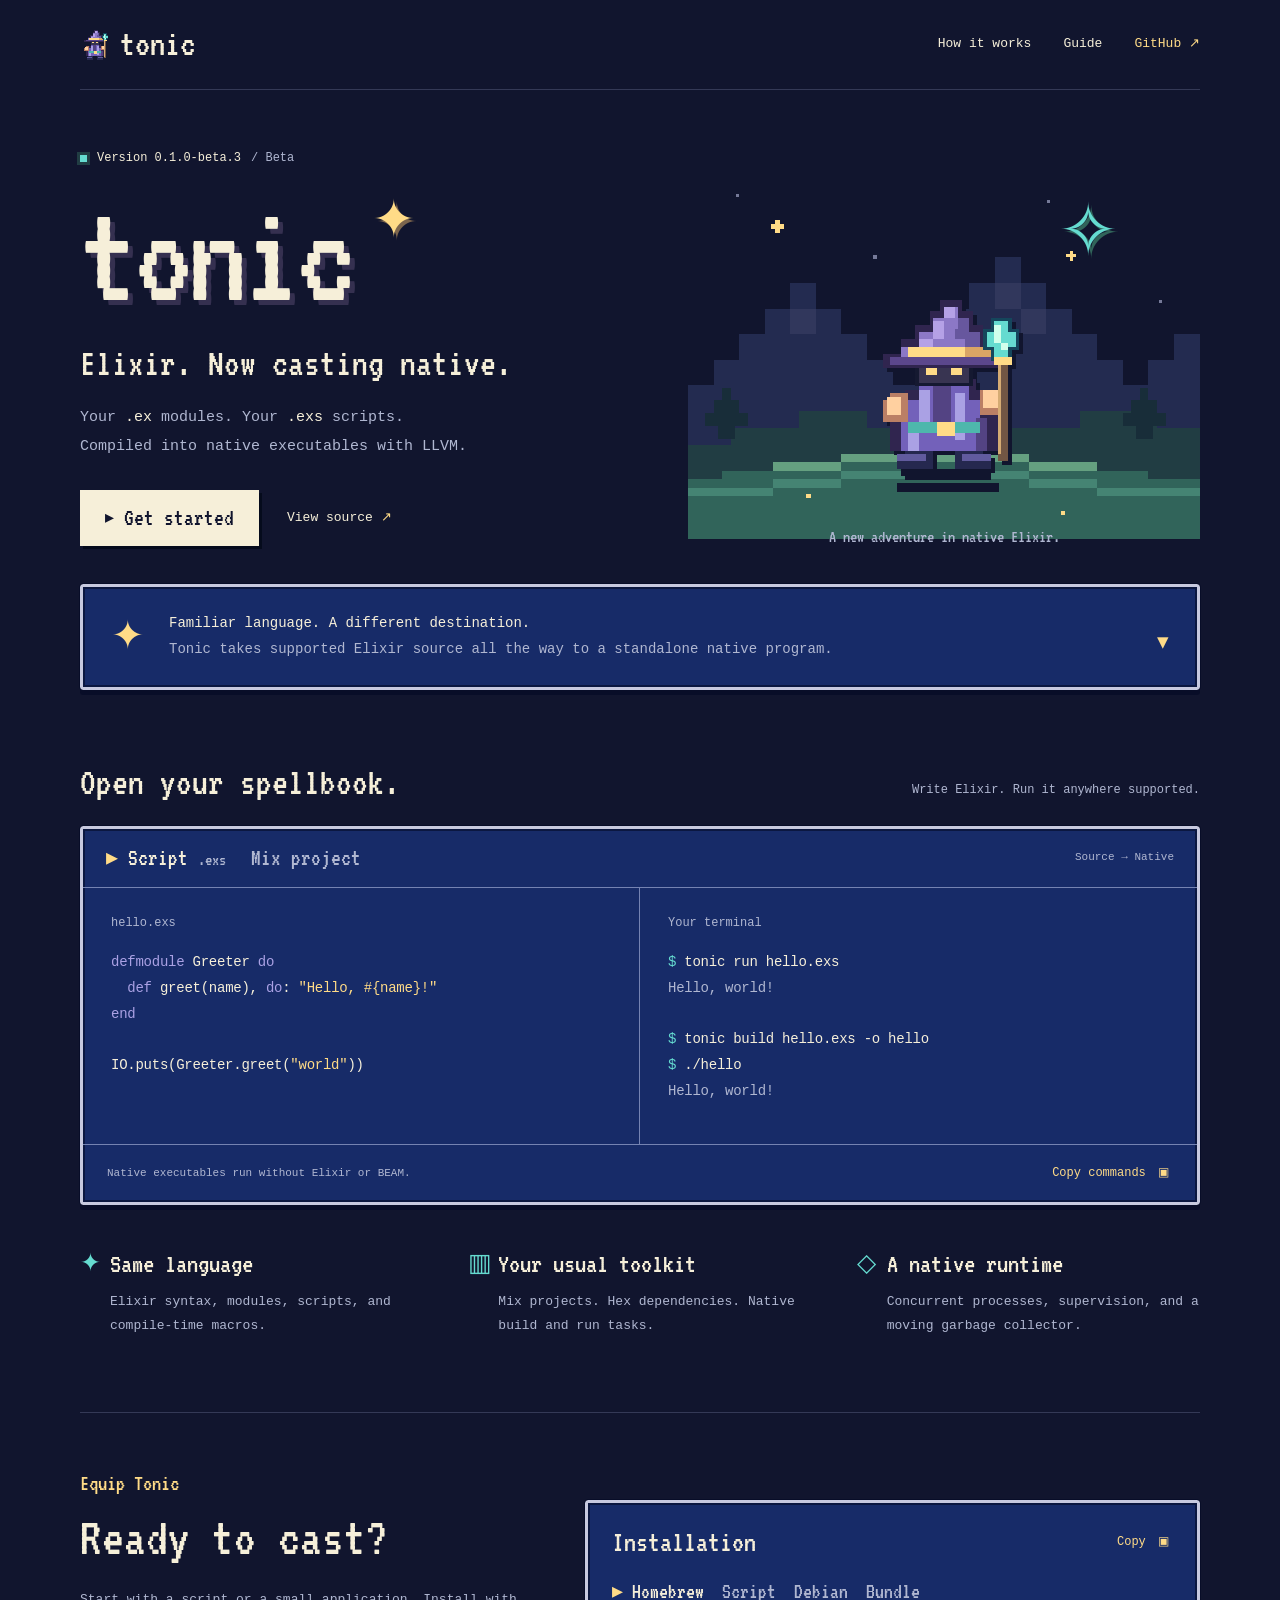
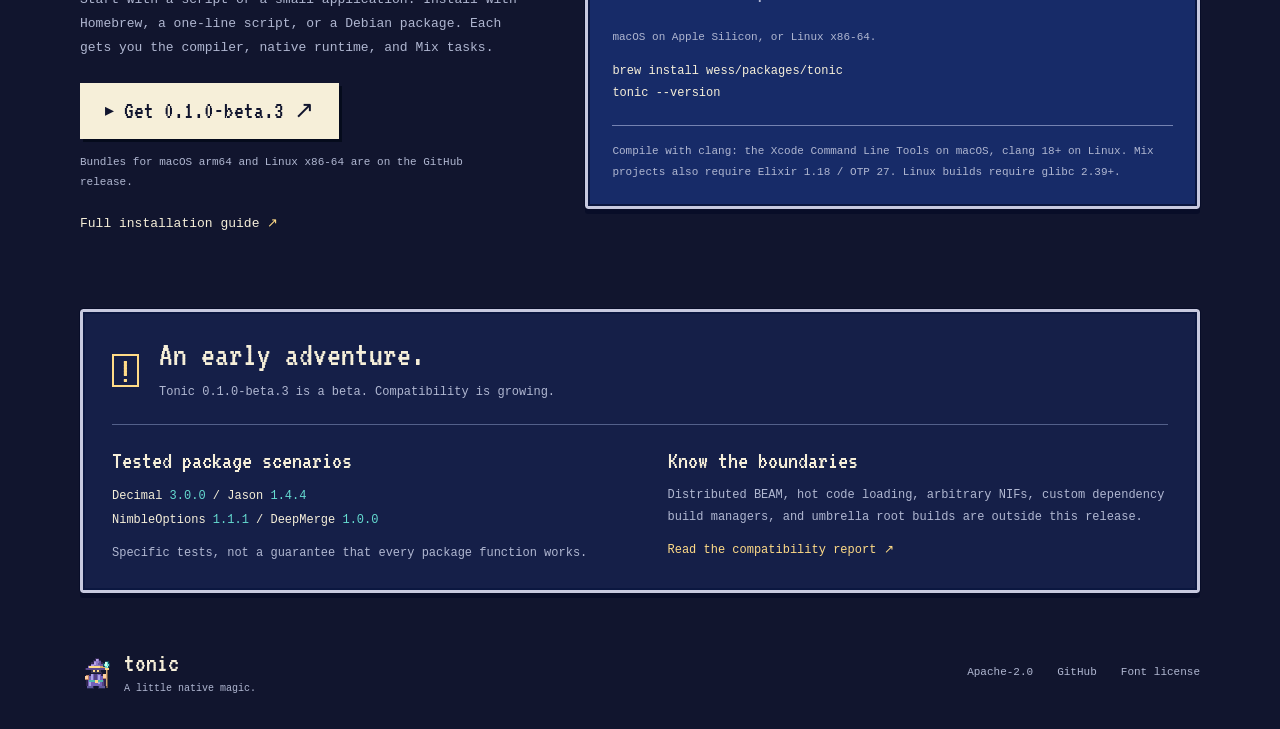
==== commit 1df0aa50: "Add Homebrew, Debian and script installers; publish the site to gh-pages The packages workflow runs " ====
--- a/site/index.html
+++ b/site/index.html
@@ -110,20 +110,19 @@
       </section>
 
       <section id="start" class="start" aria-labelledby="start-title">
-        <div class="start-description"><p class="small-label">Equip Tonic</p><h2 id="start-title">Ready to cast?</h2><p>Start with a script or a small application. Get the compiler, native runtime, and optional Mix archive in one bundle.</p><a class="button primary" href="https://github.com/wess/tonic/releases/tag/v0.1.0-beta.3">Get 0.1.0-beta.3 <span aria-hidden="true">↗</span></a><p class="download-note">Download the bundle for your platform from the GitHub release.</p><a class="text-link" href="https://github.com/wess/tonic/blob/main/docs/release.md">Full installation guide <span aria-hidden="true">↗</span></a></div>
+        <div class="start-description"><p class="small-label">Equip Tonic</p><h2 id="start-title">Ready to cast?</h2><p>Start with a script or a small application. Install with Homebrew, a one-line script, or a Debian package. Each gets you the compiler, native runtime, and Mix tasks.</p><a class="button primary" href="https://github.com/wess/tonic/releases/tag/v0.1.0-beta.3">Get 0.1.0-beta.3 <span aria-hidden="true">↗</span></a><p class="download-note">Bundles for macOS arm64 and Linux x86-64 are on the GitHub release.</p><a class="text-link" href="https://github.com/wess/tonic/blob/main/docs/release.md">Full installation guide <span aria-hidden="true">↗</span></a></div>
         <div class="install window">
           <div class="install-heading"><h3>Installation</h3><button type="button" class="copy" data-copy="install">Copy <span aria-hidden="true">▣</span></button></div>
-          <div class="platforms" aria-label="Choose platform">
-            <button type="button" aria-pressed="true" data-platform="macos">macOS ARM64</button>
-            <button type="button" aria-pressed="false" data-platform="linux">Linux x64</button>
+          <div class="platforms" aria-label="Choose an installation method">
+            <button type="button" aria-pressed="true" data-method="brew">Homebrew</button>
+            <button type="button" aria-pressed="false" data-method="script">Script</button>
+            <button type="button" aria-pressed="false" data-method="deb">Debian</button>
+            <button type="button" aria-pressed="false" data-method="bundle">Bundle</button>
           </div>
-          <p class="install-note">After downloading and verifying the bundle:</p>
-          <pre><code id="install-code">tar -xzf tonic0.1.0-beta.3.macosarm64.tar.gz
-cd tonic0.1.0-beta.3
-bash install.sh "$HOME/.local"
-export PATH="$HOME/.local/bin:$PATH"
-tonic run hello.exs</code></pre>
-          <p class="requirements">Compile with clang/LLVM 18+. Mix projects also require Elixir 1.18 / OTP 27. Linux builds require glibc 2.39+.</p>
+          <p class="install-note" id="install-note">macOS on Apple Silicon, or Linux x86-64.</p>
+          <pre><code id="install-code">brew install wess/packages/tonic
+tonic --version</code></pre>
+          <p class="requirements">Compile with clang: the Xcode Command Line Tools on macOS, clang 18+ on Linux. Mix projects also require Elixir 1.18 / OTP 27. Linux builds require glibc 2.39+.</p>
         </div>
       </section>
 
